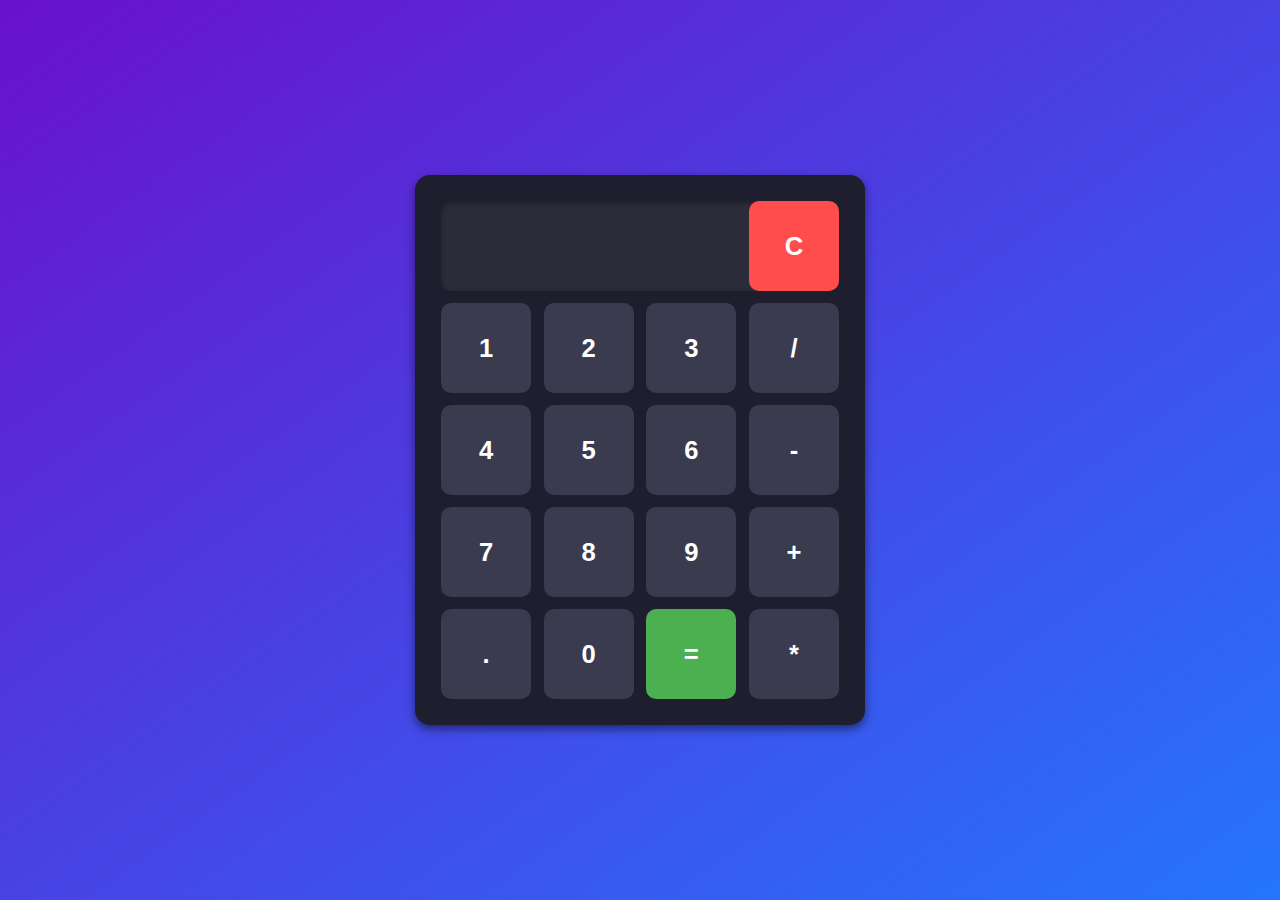
==== calculator/index.html @ 87b5dd3b "Moved calculator files into a subfolder" ====
<!DOCTYPE html>
<html lang="en">
<head>
  <meta charset="UTF-8">
  <meta name="viewport" content="width=device-width, initial-scale=1.0">
  <title>Calculator</title>
  <link rel="stylesheet" href="style.css">
</head>
<body>
  <table>
    <tr>
      <td colspan="3"><input type="text" readonly id="result" /></td>
      <td><input type="button" value="C" id="Ac" onclick="clearResult()" /></td>
    </tr>
    <tr>
      <td><input type="button" value="1" onclick="displayValue('1')" /> </td>
      <td><input type="button" value="2" onclick="displayValue('2')" /> </td>
      <td><input type="button" value="3" onclick="displayValue('3')" /> </td>
      <td><input type="button" value="/" onclick="displayValue('/')" /> </td>
    </tr>
    <tr>
      <td><input type="button" value="4" onclick="displayValue('4')" /> </td>
      <td><input type="button" value="5" onclick="displayValue('5')" /> </td>
      <td><input type="button" value="6" onclick="displayValue('6')" /> </td>
      <td><input type="button" value="-" onclick="displayValue('-')" /> </td>
    </tr>
    <tr>
      <td><input type="button" value="7" onclick="displayValue('7')" /> </td>
      <td><input type="button" value="8" onclick="displayValue('8')" /> </td>
      <td><input type="button" value="9" onclick="displayValue('9')" /> </td>
      <td><input type="button" value="+" onclick="displayValue('+')" /> </td>
    </tr>
    <tr>
      <td><input type="button" value="." onclick="displayValue('.')" /> </td>
      <td><input type="button" value="0" onclick="displayValue('0')" /> </td>
      <td><input type="button" value="=" id="Res" onclick="solve()" /> </td>
      <td><input type="button" value="*" onclick="displayValue('*')" /> </td>
    </tr>
  </table>
  <script src="script.js"></script>
</body>
</html>
---- calculator/style.css ----
body {
    font-family: 'Arial', sans-serif;
    background: linear-gradient(to bottom right, #6a11cb, #2575fc);
    color: white;
    margin: 0;
    padding: 0;
    display: flex;
    justify-content: center;
    align-items: center;
    height: 100vh;
    overflow: hidden;
  }
  table {
    background-color: #1e1e2f;
    width: 100%;
    max-width: 450px;
    border-radius: 15px;
    box-shadow: 0 4px 10px rgba(0, 0, 0, 0.5);
    padding: 15px;
    border-collapse: separate;
    border-spacing: 10px;
  }
  input[type="text"] {
    font-size: 2rem;
    width: 100%;
    height: 90px;
    border-radius: 10px;
    border: none;
    padding: 0 15px;
    background: #2b2b3a;
    color: #fff;
    box-shadow: inset 0 2px 5px rgba(0, 0, 0, 0.3);
  }
  input[type="button"] {
    font-size: 1.6rem;
    font-weight: bold;
    width: 90px;
    height: 90px;
    border-radius: 10px;
    border: none;
    cursor: pointer;
    background-color: #3b3b4f;
    color: white;
  }
  input#Ac {
    background-color: #ff4d4d;
    color: white;
    cursor: default;
  }
  input#Res {
    background-color: #4caf50;
    color: white;
  }
  @media (max-width: 768px) {
    input[type="button"] {
      width: 70px;
      height: 70px;
      font-size: 1.4rem;
    }
    input[type="text"] {
      height: 70px;
      font-size: 1.6rem;
    }
  }
  @media (max-width: 480px) {
    input[type="button"] {
      width: 60px;
      height: 60px;
      font-size: 1.2rem;
    }
    input[type="text"] {
      height: 60px;
      font-size: 1.4rem;
    }
  }
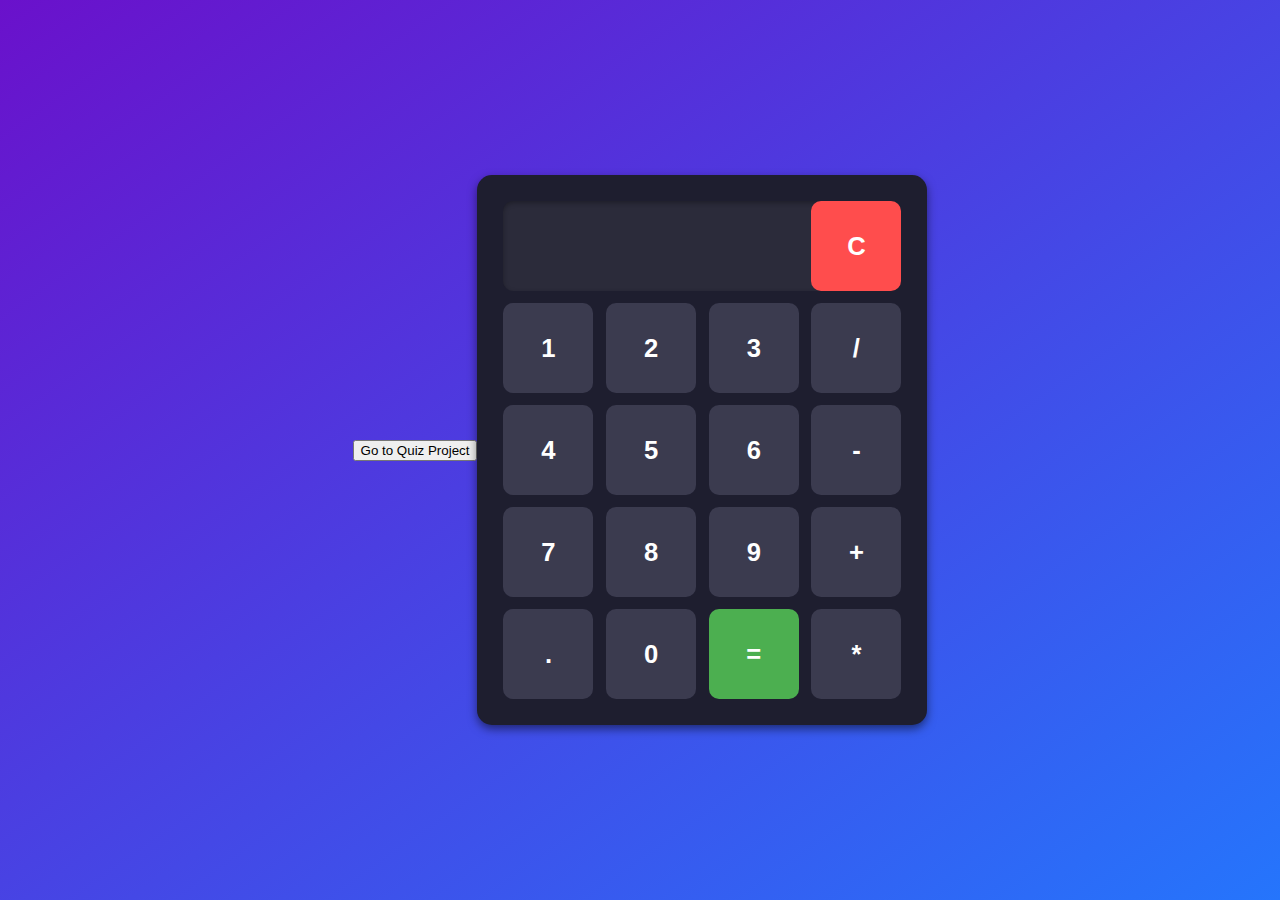
==== commit 12a4b466: "Update index.html" ====
--- a/calculator/index.html
+++ b/calculator/index.html
@@ -7,6 +7,7 @@
   <link rel="stylesheet" href="style.css">
 </head>
 <body>
+  <button onclick="window.location.href='https://mini-projects-fl23-anvith-shettys-projects.vercel.app/'">Go to Quiz Project</button>
   <table>
     <tr>
       <td colspan="3"><input type="text" readonly id="result" /></td>
